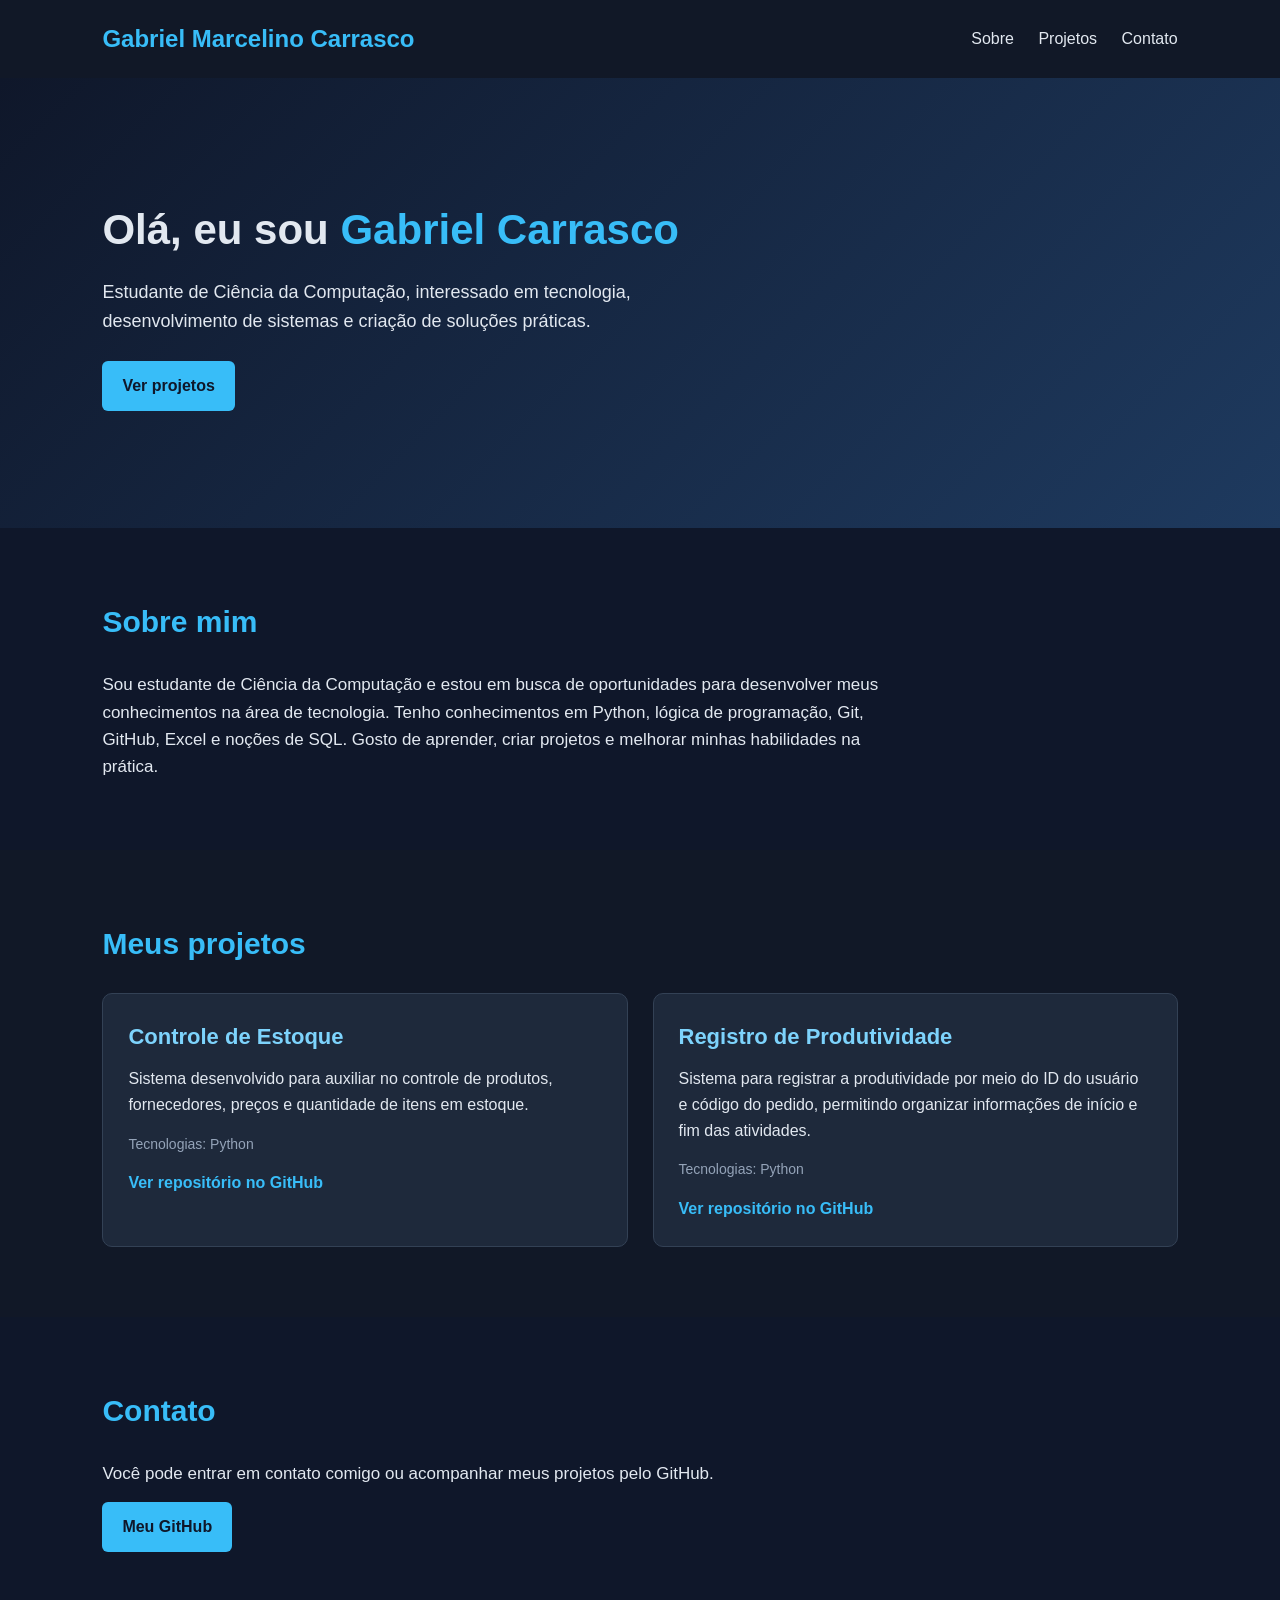
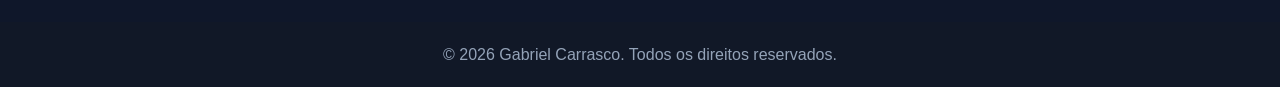
==== Portfolio_index.html @ cc0c4cdf "." ====
<!DOCTYPE html>
<html lang="pt-BR">
<head>
  <meta charset="UTF-8">
  <meta name="viewport" content="width=device-width, initial-scale=1.0">
  <title>Gabriel Marcelino Carrasco | Portfólio</title>

  <style>
    * {
      margin: 0;
      padding: 0;
      box-sizing: border-box;
      font-family: Arial, sans-serif;
    }

    body {
      background: #0f172a;
      color: #e2e8f0;
      line-height: 1.6;
    }

    header {
      background: #111827;
      padding: 20px 8%;
      display: flex;
      justify-content: space-between;
      align-items: center;
      position: sticky;
      top: 0;
    }

    header h1 {
      color: #38bdf8;
      font-size: 24px;
    }

    nav a {
      color: #e2e8f0;
      text-decoration: none;
      margin-left: 20px;
      transition: 0.3s;
    }

    nav a:hover {
      color: #38bdf8;
    }

    .inicio {
      min-height: 450px;
      display: flex;
      flex-direction: column;
      justify-content: center;
      padding: 80px 8%;
      background: linear-gradient(135deg, #0f172a, #1e3a5f);
    }

    .inicio h2 {
      font-size: 42px;
      margin-bottom: 15px;
    }

    .inicio h2 span {
      color: #38bdf8;
    }

    .inicio p {
      max-width: 650px;
      font-size: 18px;
      margin-bottom: 25px;
    }

    .botao {
      display: inline-block;
      width: fit-content;
      background: #38bdf8;
      color: #0f172a;
      text-decoration: none;
      padding: 12px 20px;
      border-radius: 6px;
      font-weight: bold;
      transition: 0.3s;
    }

    .botao:hover {
      background: #7dd3fc;
      transform: translateY(-2px);
    }

    section {
      padding: 70px 8%;
    }

    .titulo-secao {
      font-size: 30px;
      color: #38bdf8;
      margin-bottom: 25px;
    }

    .sobre p {
      max-width: 800px;
      font-size: 17px;
    }

    .projetos {
      background: #111827;
    }

    .lista-projetos {
      display: grid;
      grid-template-columns: repeat(auto-fit, minmax(280px, 1fr));
      gap: 25px;
    }

    .card {
      background: #1e293b;
      padding: 25px;
      border-radius: 10px;
      border: 1px solid #334155;
      transition: 0.3s;
    }

    .card:hover {
      transform: translateY(-6px);
      border-color: #38bdf8;
    }

    .card h3 {
      color: #7dd3fc;
      margin-bottom: 12px;
      font-size: 22px;
    }

    .card p {
      margin-bottom: 15px;
    }

    .tecnologias {
      color: #94a3b8;
      font-size: 14px;
      margin-bottom: 18px;
    }

    .link-projeto {
      color: #38bdf8;
      text-decoration: none;
      font-weight: bold;
    }

    .link-projeto:hover {
      text-decoration: underline;
    }

    .contato p {
      margin-bottom: 15px;
      font-size: 17px;
    }

    footer {
      text-align: center;
      padding: 20px;
      background: #111827;
      color: #94a3b8;
    }

    @media (max-width: 600px) {
      header {
        flex-direction: column;
        gap: 12px;
      }

      nav a {
        margin: 0 8px;
      }

      .inicio h2 {
        font-size: 32px;
      }
    }
  </style>
</head>

<body>

  <header>
    <h1>Gabriel Marcelino Carrasco</h1>

    <nav>
      <a href="#sobre">Sobre</a>
      <a href="#projetos">Projetos</a>
      <a href="#contato">Contato</a>
    </nav>
  </header>

  <main>
    <section class="inicio">
      <h2>Olá, eu sou <span>Gabriel Carrasco</span></h2>

      <p>
        Estudante de Ciência da Computação, interessado em tecnologia,
        desenvolvimento de sistemas e criação de soluções práticas.
      </p>

      <a class="botao" href="#projetos">Ver projetos</a>
    </section>

    <section class="sobre" id="sobre">
      <h2 class="titulo-secao">Sobre mim</h2>

      <p>
        Sou estudante de Ciência da Computação e estou em busca de oportunidades
        para desenvolver meus conhecimentos na área de tecnologia. Tenho
        conhecimentos em Python, lógica de programação, Git, GitHub, Excel e
        noções de SQL. Gosto de aprender, criar projetos e melhorar minhas
        habilidades na prática.
      </p>
    </section>

    <section class="projetos" id="projetos">
      <h2 class="titulo-secao">Meus projetos</h2>

      <div class="lista-projetos">
        <article class="card">
          <h3>Controle de Estoque</h3>

          <p>
            Sistema desenvolvido para auxiliar no controle de produtos,
            fornecedores, preços e quantidade de itens em estoque.
          </p>

          <p class="tecnologias">
            Tecnologias: Python
          </p>

          <a class="link-projeto" href="#" target="_blank">
            Ver repositório no GitHub
          </a>
        </article>

        <article class="card">
          <h3>Registro de Produtividade</h3>

          <p>
            Sistema para registrar a produtividade por meio do ID do usuário e
            código do pedido, permitindo organizar informações de início e fim
            das atividades.
          </p>

          <p class="tecnologias">
            Tecnologias: Python
          </p>

          <a class="link-projeto" href="#" target="_blank">
            Ver repositório no GitHub
          </a>
        </article>
      </div>
    </section>

    <section class="contato" id="contato">
      <h2 class="titulo-secao">Contato</h2>

      <p>
        Você pode entrar em contato comigo ou acompanhar meus projetos pelo
        GitHub.
      </p>

      <a class="botao" href="#" target="_blank">Meu GitHub</a>
    </section>
  </main>

  <footer>
    <p>© 2026 Gabriel Carrasco. Todos os direitos reservados.</p>
  </footer>

</body>
</html>
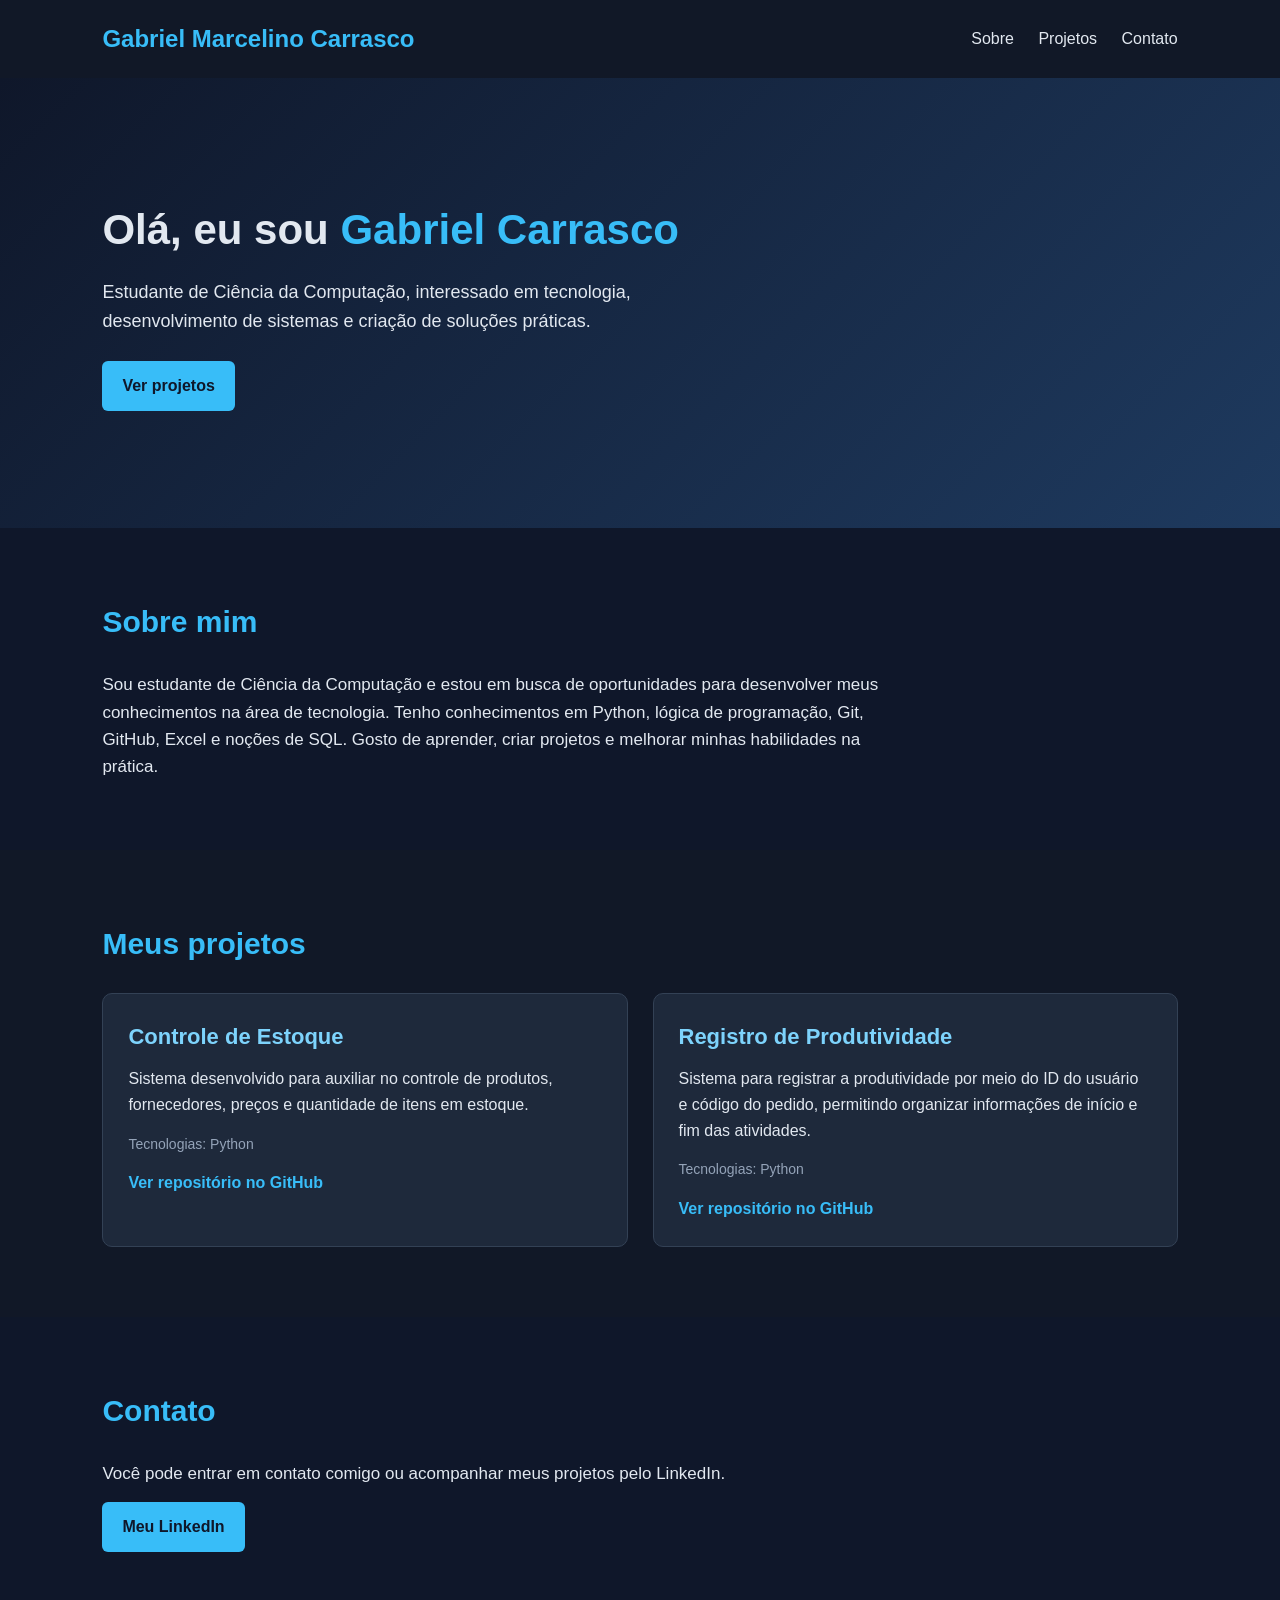
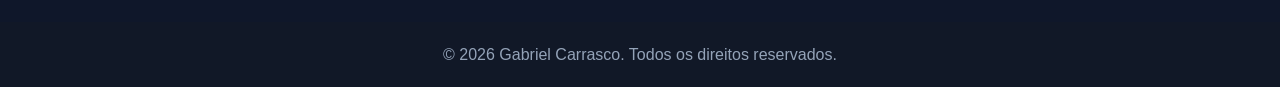
==== commit cb01315f: "Adicionei meu linkdin" ====
--- a/Portfolio_index.html
+++ b/Portfolio_index.html
@@ -231,7 +231,7 @@
             Tecnologias: Python
           </p>
 
-          <a class="link-projeto" href="#" target="_blank">
+          <a class="link-projeto" href="https://github.com/gabriellcarrascooo" target="_blank" rel="noopener noreferrer">
             Ver repositório no GitHub
           </a>
         </article>
@@ -249,7 +249,7 @@
             Tecnologias: Python
           </p>
 
-          <a class="link-projeto" href="#" target="_blank">
+          <a class="link-projeto" href="https://github.com/gabriellcarrascooo" target="_blank" rel="noopener noreferrer">
             Ver repositório no GitHub
           </a>
         </article>
@@ -261,10 +261,10 @@
 
       <p>
         Você pode entrar em contato comigo ou acompanhar meus projetos pelo
-        GitHub.
+        LinkedIn.
       </p>
 
-      <a class="botao" href="#" target="_blank">Meu GitHub</a>
+      <a class="botao" href="https://www.linkedin.com/in/gabriel-marcelino-carrasco-4ba592341/" target="_blank" rel="noopener noreferrer">Meu LinkedIn</a>
     </section>
   </main>
 
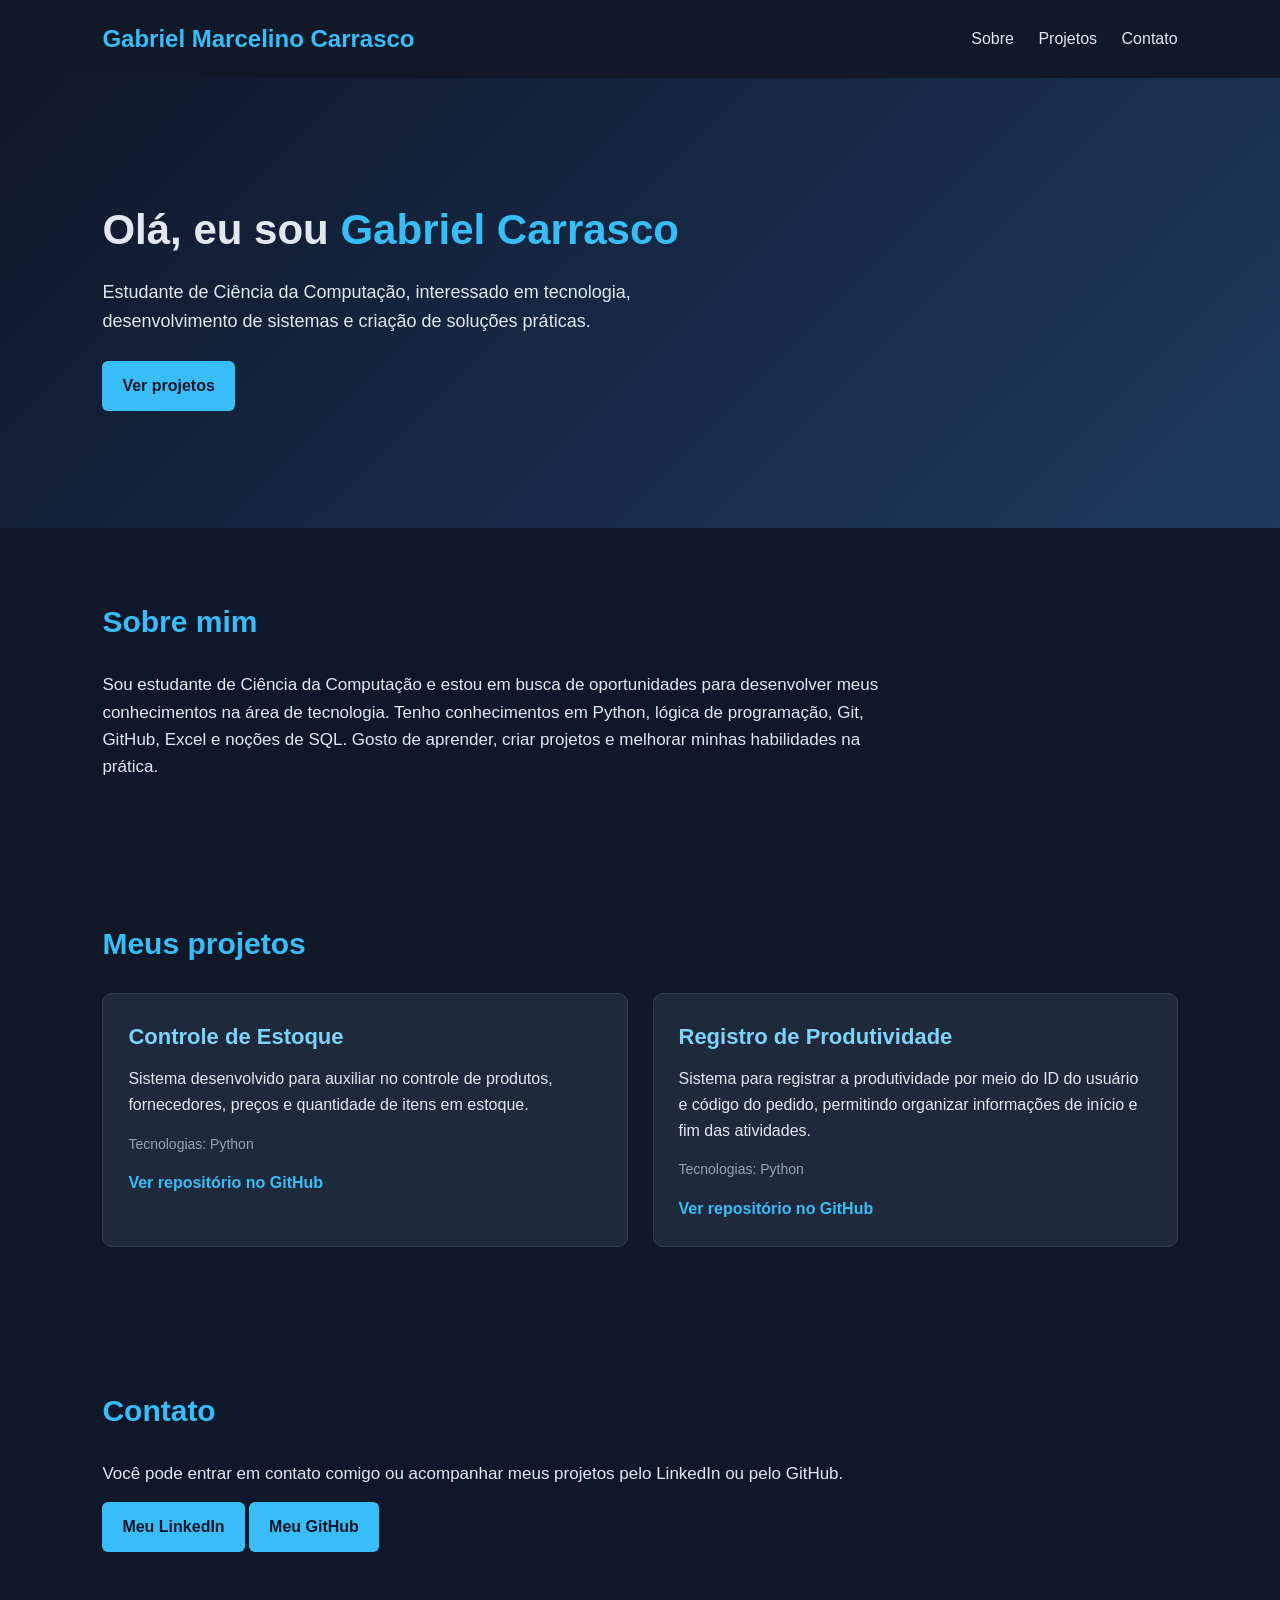
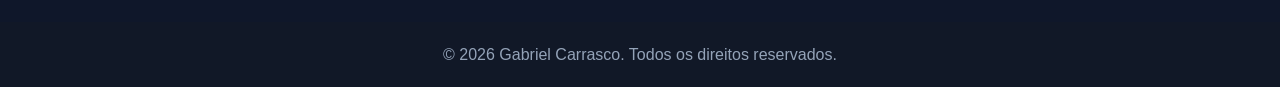
==== commit 0c576ee8: "Versão final" ====
--- a/Portfolio_index.html
+++ b/Portfolio_index.html
@@ -261,10 +261,11 @@
 
       <p>
         Você pode entrar em contato comigo ou acompanhar meus projetos pelo
-        LinkedIn.
+        LinkedIn ou pelo GitHub.
       </p>
 
       <a class="botao" href="https://www.linkedin.com/in/gabriel-marcelino-carrasco-4ba592341/" target="_blank" rel="noopener noreferrer">Meu LinkedIn</a>
+      <a class="botao" href="https://github.com/gabriellcarrascooo" target="_blank" rel="noopener noreferrer">Meu GitHub</a>
     </section>
   </main>
 
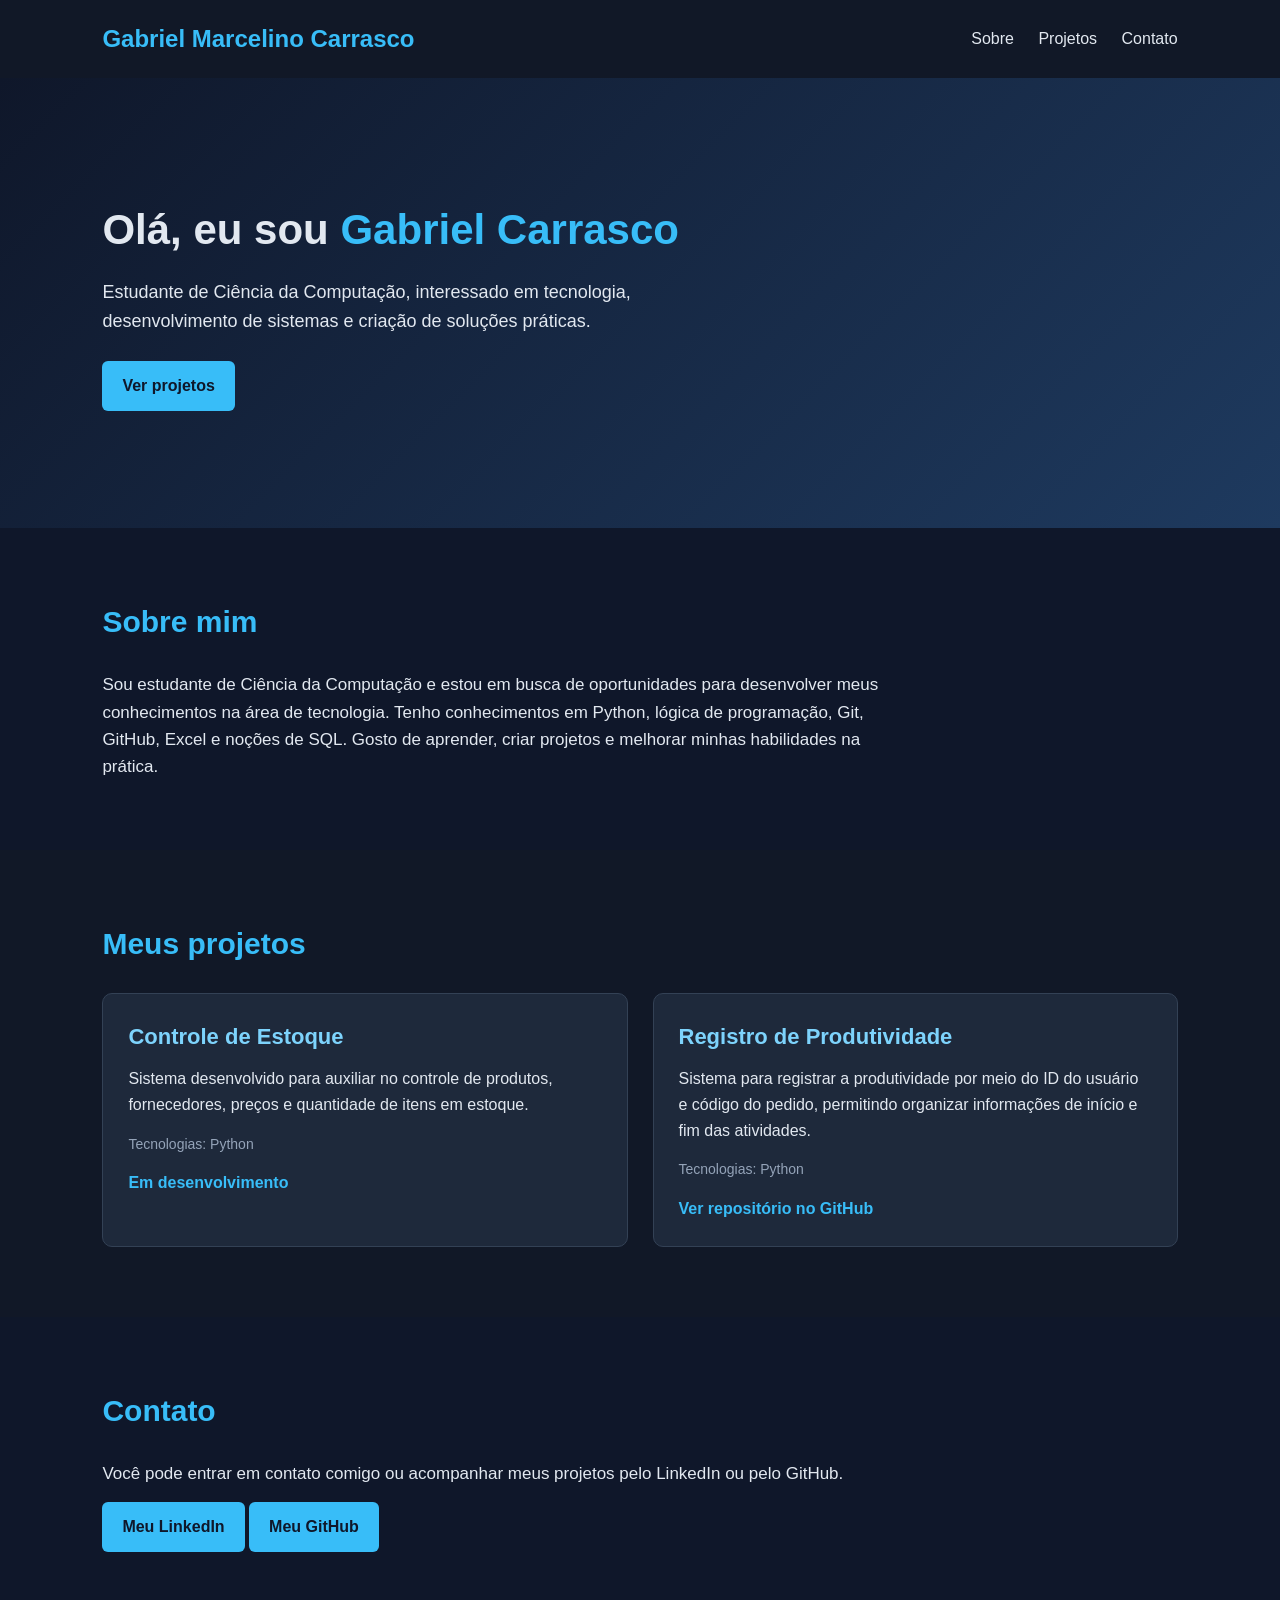
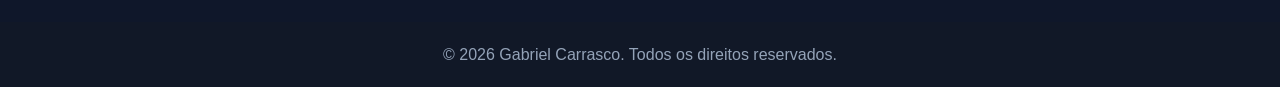
==== commit 232354fc: "Alterações" ====
--- a/Portfolio_index.html
+++ b/Portfolio_index.html
@@ -232,7 +232,7 @@
           </p>
 
           <a class="link-projeto" href="https://github.com/gabriellcarrascooo" target="_blank" rel="noopener noreferrer">
-            Ver repositório no GitHub
+            Em desenvolvimento
           </a>
         </article>
 
